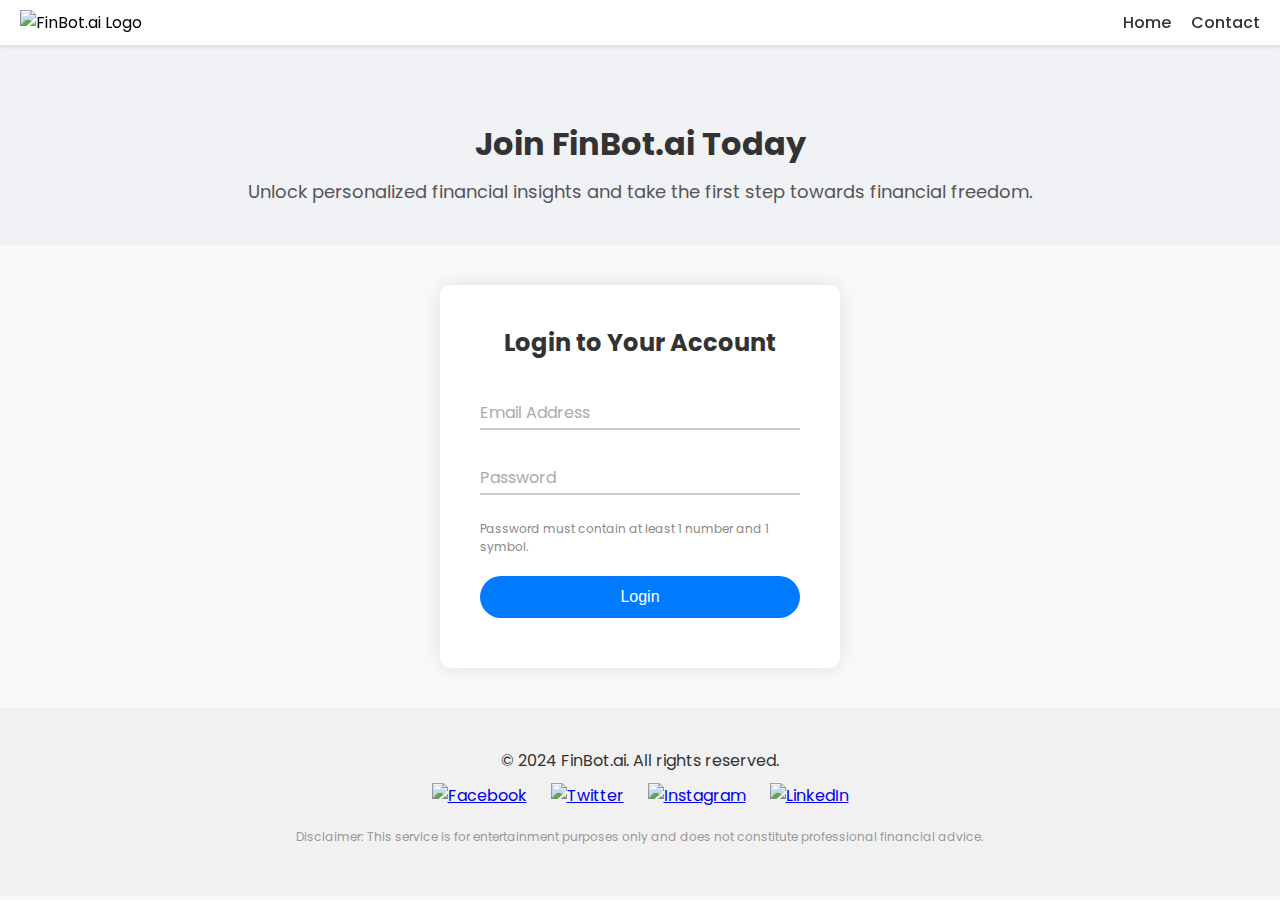
==== dashboard.html @ be47a1e9 "Add files via upload" ====
<!DOCTYPE html>
<html lang="en">
<head>
  <meta charset="UTF-8">
  <title>Dashboard - FinBot.ai</title>
  <!-- Link to the CSS stylesheet -->
  <link rel="stylesheet" href="styles.css">
  <!-- Google Fonts -->
  <link href="https://fonts.googleapis.com/css?family=Poppins:400,600&display=swap" rel="stylesheet">
</head>
<body>
  <!-- Navigation Bar -->
  <nav>
    <div class="logo">
      <img src="images/logo.png" alt="FinBot.ai Logo" height="40">
    </div>
    <ul>
      <li><a href="index.html">Home</a></li>
      <li><a href="#" id="logout">Logout</a></li>
    </ul>
  </nav>
  
  <!-- Dashboard Content -->
  <div class="dashboard-container">
    <form id="financeForm">
      <h2>Enter Your Financial Details</h2>
      <!-- Income Field -->
      <div class="input-group">
        <input type="number" id="income" required>
        <label for="income">Monthly Income ($)</label>
      </div>
      <!-- Expenses Field -->
      <div class="input-group">
        <input type="number" id="expenses" required>
        <label for="expenses">Monthly Expenses ($)</label>
      </div>
      <!-- Savings Field -->
      <div class="input-group">
        <input type="number" id="savings" required>
        <label for="savings">Monthly Savings ($)</label>
      </div>
      <!-- Financial Goal Field -->
      <div class="input-group">
        <input type="number" id="goal" required>
        <label for="goal">Financial Goal ($)</label>
      </div>
      <!-- Debts Field (Allow Negative Numbers) -->
      <div class="input-group">
        <input type="number" id="debts">
        <label for="debts">Debts ($)</label>
      </div>
      <!-- Get Advice Button -->
      <button type="submit" class="btn">Get Advanced Advice</button>
    </form>
    <!-- Advice Display -->
    <div id="advice" class="advice"></div>
  </div>
  
  <!-- Footer -->
  <footer id="footer">
    <p>&copy; 2024 FinBot.ai. All rights reserved.</p>
    <div class="social-media">
      <!-- Social media icons (replace # with actual links) -->
      <a href="#"><img src="images/facebook.png" alt="Facebook"></a>
      <a href="#"><img src="images/twitter.png" alt="Twitter"></a>
      <a href="#"><img src="images/instagram.png" alt="Instagram"></a>
      <a href="#"><img src="images/linkedin.png" alt="LinkedIn"></a>
    </div>
    <p class="disclaimer">Disclaimer: This service is for entertainment purposes only and does not constitute professional financial advice.</p>
  </footer>
  
  <!-- Link to the JavaScript file -->
  <script src="script.js"></script>
</body>
</html>
---- styles.css ----
/* Import Google Font */
@import url('https://fonts.googleapis.com/css?family=Poppins:400,600&display=swap');

/* Reset margins and paddings */
* {
  margin: 0;
  padding: 0;
  box-sizing: border-box;
}

/* Body Styling */
body {
  font-family: 'Poppins', sans-serif;
  overflow-x: hidden;
  background-color: #f9f9f9;
}

/* Navigation Bar Styling */
nav {
  position: fixed;
  width: 100%;
  background: rgba(255, 255, 255, 0.95);
  padding: 10px 20px;
  display: flex;
  align-items: center;
  justify-content: space-between;
  box-shadow: 0 2px 4px rgba(0,0,0,0.1);
  z-index: 1000;
}

nav .logo img {
  height: 40px;
}

nav ul {
  list-style: none;
  display: flex;
}

nav ul li {
  margin-left: 20px;
}

nav ul li a {
  text-decoration: none;
  color: #333;
  font-weight: 500;
  transition: color 0.3s;
}

nav ul li a:hover {
  color: #007BFF;
}

/* Hero Section Styling */
.hero {
  background: linear-gradient(135deg, #007BFF, #00C9FF); /* Bright blue gradient */
  height: 100vh;
  color: white; /* Keep text white for contrast */
  display: flex;
  flex-direction: column;
  align-items: center;
  justify-content: center;
  text-align: center;
  padding: 0 20px;
  box-shadow: inset 0 0 30px rgba(0, 0, 0, 0.3); /* Add a subtle shadow for depth */
}

.hero h1 {
  font-size: 48px;
  margin-bottom: 20px;
  animation: fadeInDown 1s ease-out;
  text-shadow: 2px 2px 8px rgba(0, 0, 0, 0.5); /* Add text shadow for visibility */
}

.hero p {
  font-size: 20px;
  margin-bottom: 30px;
  animation: fadeInUp 1.5s ease-out;
  text-shadow: 2px 2px 8px rgba(0, 0, 0, 0.5); /* Add text shadow for visibility */
}

.hero .btn {
  text-decoration: none;
  padding: 15px 30px;
  background: #FFD700; /* Gold button for visibility */
  color: black;
  border-radius: 50px;
  font-size: 18px;
  transition: background 0.3s, transform 0.3s;
  animation: fadeInUp 2s ease-out;
}

.hero .btn:hover {
  background: #FFA500; /* Darker gold on hover */
  transform: translateY(-3px);
}

/* Benefits and Features Section Styling */
.benefits, .features {
  display: flex;
  flex-direction: column;
  align-items: center;
  padding: 80px 20px;
}

.benefit, .feature {
  max-width: 800px;
  text-align: center;
  margin-bottom: 50px;
  opacity: 0;
  transform: translateY(50px);
}

.benefit h2, .feature h2 {
  font-size: 32px;
  margin-bottom: 20px;
  color: #333;
}

.benefit p, .feature p {
  font-size: 18px;
  color: #666;
}

/* Footer Styling */
footer {
  background: #f1f1f1;
  padding: 40px 20px;
  text-align: center;
}

footer p {
  margin-bottom: 10px;
  color: #333;
}

footer .social-media a {
  margin: 0 10px;
  display: inline-block;
}

footer .social-media img {
  width: 24px;
  height: 24px;
  transition: transform 0.3s;
}

footer .social-media a:hover img {
  transform: scale(1.2);
}

footer .disclaimer {
  font-size: 12px;
  color: #999;
  margin-top: 20px;
}

/* Login Marketing Section */
.login-marketing {
  text-align: center;
  padding: 120px 20px 40px 20px;
  background: #f0f2f5;
}

.login-marketing h2 {
  font-size: 32px;
  margin-bottom: 10px;
  color: #333;
}

.login-marketing p {
  font-size: 18px;
  color: #555;
}

/* Login Form Styling */
.login-container {
  display: flex;
  align-items: center;
  justify-content: center;
  padding: 40px 20px;
}

#loginForm {
  background: white;
  padding: 40px;
  border-radius: 10px;
  box-shadow: 0 0 20px rgba(0, 0, 0, 0.1);
  width: 100%;
  max-width: 400px;
}

#loginForm h2 {
  margin-bottom: 30px;
  color: #333;
  text-align: center;
}

/* Input Fields Styling */
.input-group {
  position: relative;
  margin-bottom: 25px;
}

.input-group input {
  width: 100%;
  padding: 10px 0;
  background: none;
  border: none;
  border-bottom: 2px solid #ccc;
  font-size: 16px;
  color: #333;
  transition: border-bottom-color 0.3s;
}

.input-group input:focus {
  outline: none;
  border-bottom-color: #007BFF;
}

.input-group label {
  position: absolute;
  top: 10px;
  left: 0;
  color: #aaa;
  pointer-events: none;
  transition: 0.3s;
  font-size: 16px;
}

.input-group input:focus ~ label,
.input-group input:valid ~ label {
  top: -20px;
  font-size: 12px;
  color: #007BFF;
}

/* Password Requirements Styling */
.password-requirements {
  font-size: 12px;
  color: #888;
  margin-bottom: 20px;
}

/* Error Message Styling */
.error-message {
  color: red;
  font-size: 14px;
  text-align: center;
  margin-top: 10px;
}

/* Button Styling */
.btn {
  display: block;
  width: 100%;
  background: #007BFF;
  color: white;
  padding: 12px 0;
  border: none;
  border-radius: 50px;
  cursor: pointer;
  font-size: 16px;
  transition: background 0.3s, transform 0.3s;
}

.btn:hover {
  background: #0056b3;
  transform: translateY(-2px);
}

/* Dashboard Styling */
.dashboard-container {
  padding: 100px 20px;
  max-width: 600px;
  margin: auto;
}

#financeForm h2 {
  margin-bottom: 30px;
  color: #333;
  text-align: center;
}

.advice {
  margin-top: 30px;
  font-size: 18px;
  color: #007BFF;
  text-align: center;
  opacity: 0;
  transition: opacity 1s ease-in;
}

/* Animations */
@keyframes fadeInDown {
  from {
    opacity: 0;
    transform: translateY(-30px);
  }
  to {
    opacity: 1;
    transform: translateY(0);
  }
}

@keyframes fadeInUp {
  from {
    opacity: 0;
    transform: translateY(30px);
  }
  to {
    opacity: 1;
    transform: translateY(0);
  }
}

/* Scroll Animations */
.benefit.visible, .feature.visible {
  opacity: 1;
  transform: translateY(0);
  transition: all 0.6s ease-out;
}

/* Responsive Design */
@media (max-width: 768px) {
  .hero h1 {
    font-size: 36px;
  }
  .hero p {
    font-size: 16px;
  }
  nav ul {
    display: none;
  }
  /* Add a menu toggle for mobile if needed */
}
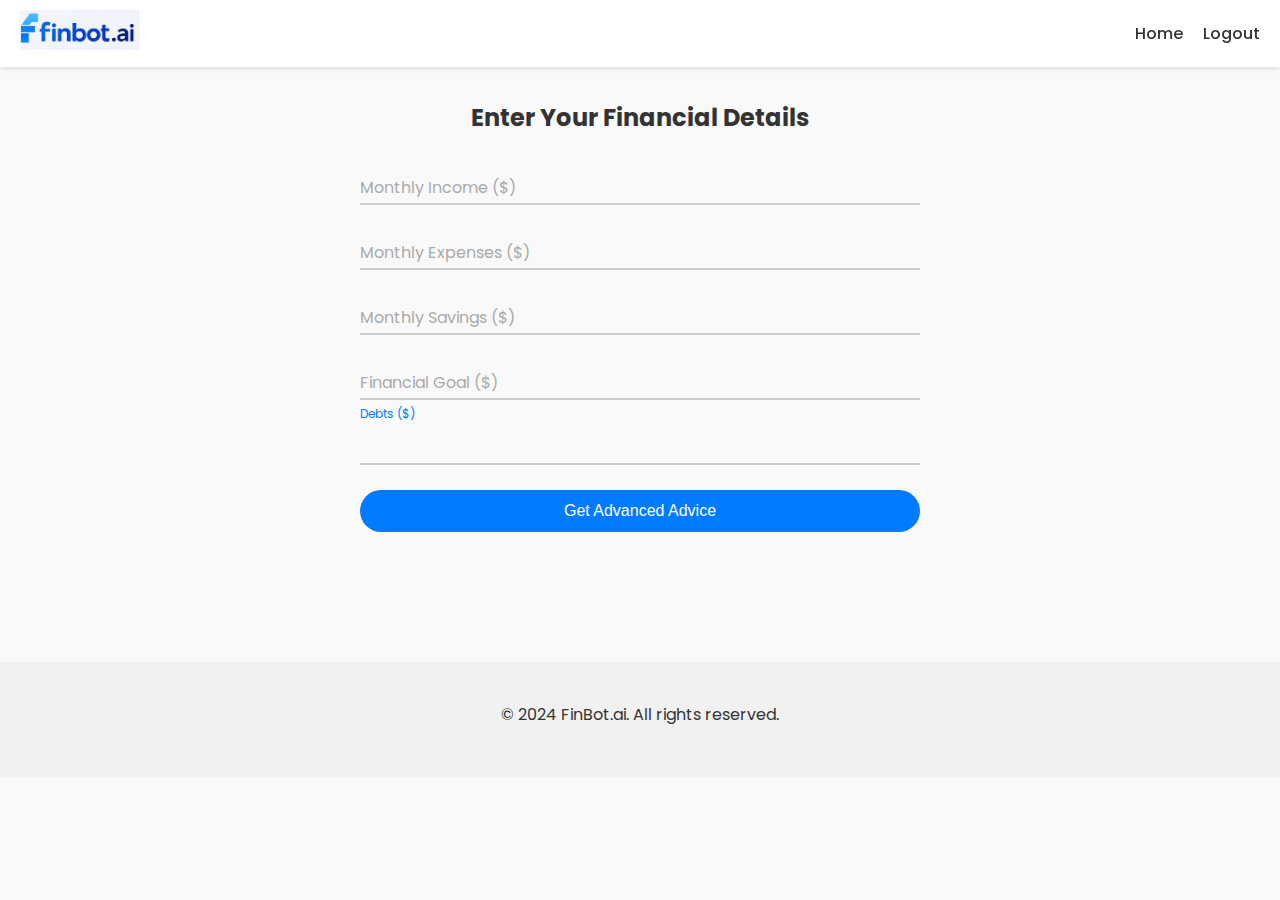
==== commit 1837efe1: "Add files via upload" ====
--- a/dashboard.html
+++ b/dashboard.html
@@ -6,13 +6,13 @@
   <!-- Link to the CSS stylesheet -->
   <link rel="stylesheet" href="styles.css">
   <!-- Google Fonts -->
-  <link href="https://fonts.googleapis.com/css?family=Poppins:400,600&display=swap" rel="stylesheet">
+  <link href="https://fonts.googleapis.com/css2?family=Poppins:wght@400;700&family=Open+Sans:wght@300;400&display=swap" rel="stylesheet">
 </head>
 <body>
   <!-- Navigation Bar -->
   <nav>
     <div class="logo">
-      <img src="images/logo.png" alt="FinBot.ai Logo" height="40">
+      <img src="images/finbot-logo.png" alt="FinBot.ai Logo" height="40">
     </div>
     <ul>
       <li><a href="index.html">Home</a></li>
@@ -59,17 +59,4 @@
   <!-- Footer -->
   <footer id="footer">
     <p>&copy; 2024 FinBot.ai. All rights reserved.</p>
-    <div class="social-media">
-      <!-- Social media icons (replace # with actual links) -->
-      <a href="#"><img src="images/facebook.png" alt="Facebook"></a>
-      <a href="#"><img src="images/twitter.png" alt="Twitter"></a>
-      <a href="#"><img src="images/instagram.png" alt="Instagram"></a>
-      <a href="#"><img src="images/linkedin.png" alt="LinkedIn"></a>
-    </div>
-    <p class="disclaimer">Disclaimer: This service is for entertainment purposes only and does not constitute professional financial advice.</p>
-  </footer>
-  
-  <!-- Link to the JavaScript file -->
-  <script src="script.js"></script>
-</body>
-</html>+    <div class="social-media--- a/styles.css
+++ b/styles.css
@@ -1,3 +1,4 @@
+
 /* Import Google Font */
 @import url('https://fonts.googleapis.com/css?family=Poppins:400,600&display=swap');
 
@@ -110,6 +111,17 @@
   margin-bottom: 50px;
   opacity: 0;
   transform: translateY(50px);
+}
+
+.feature img {
+  width: 100%; /* Make the image responsive */
+  height: auto; /* Maintain aspect ratio */
+  border-radius: 5px;
+  transition: transform 0.3s ease; /* Add smooth transition */
+}
+
+.feature img:hover {
+  transform: scale(1.05); /* Zoom-in effect on hover */
 }
 
 .benefit h2, .feature h2 {
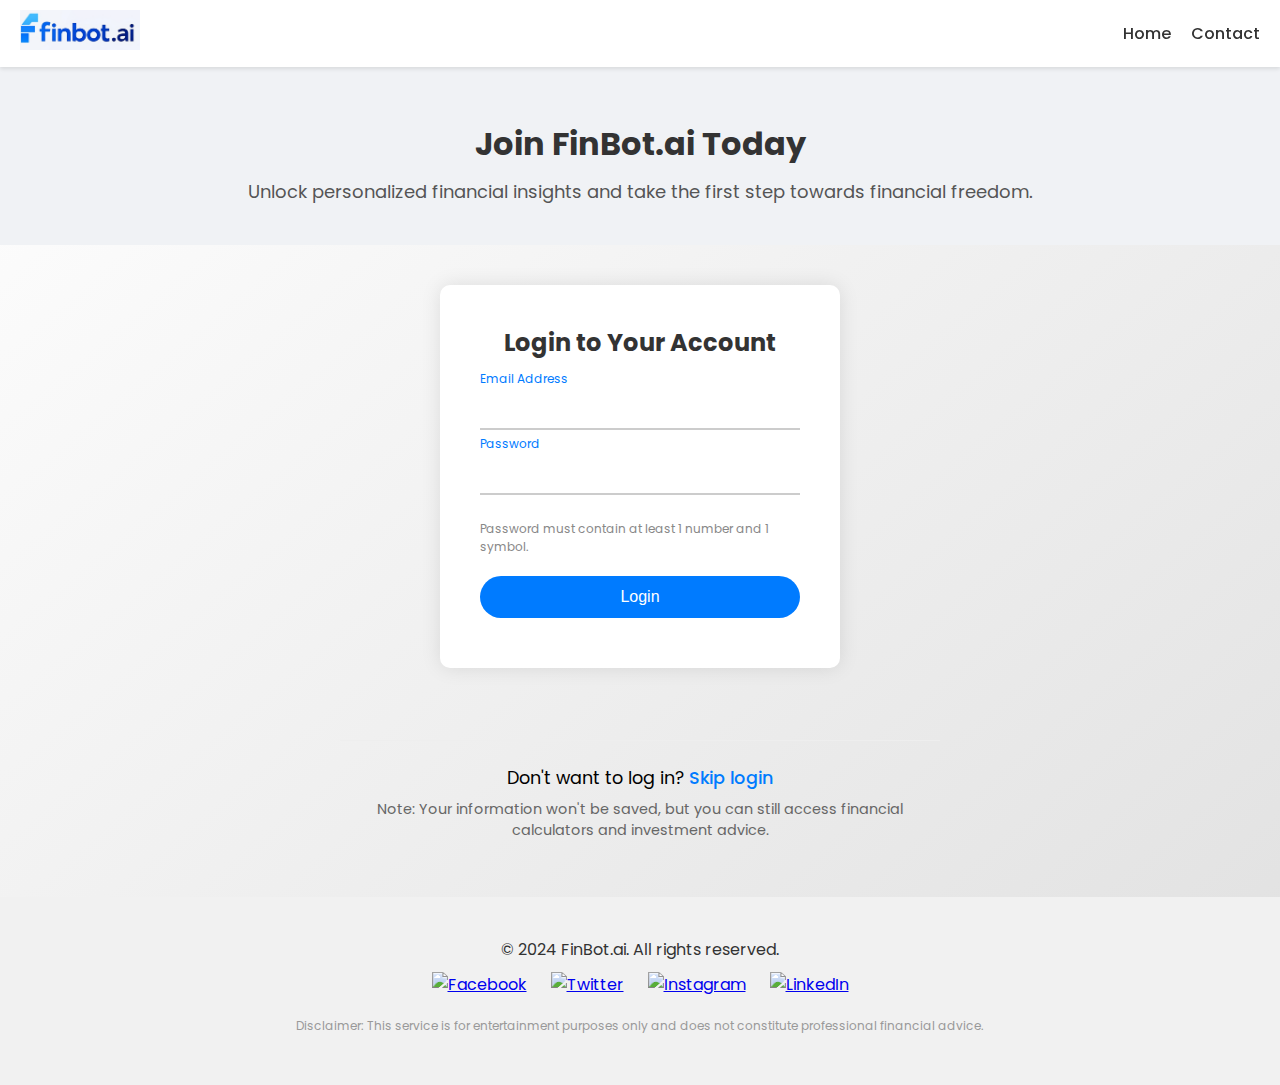
==== commit 21e1e076: "Add files via upload" ====
--- a/dashboard.html
+++ b/dashboard.html
@@ -55,8 +55,62 @@
     <!-- Advice Display -->
     <div id="advice" class="advice"></div>
   </div>
-  
+
+  <!-- FAQ Section -->
+  <section class="faq-section">
+    <h2>Financial Literacy FAQ</h2>
+    <div class="faq">
+      <h3>How do I save more effectively?</h3>
+      <p>To save effectively, start by creating a budget to track income and expenses. Set aside at least 20% of your income for savings and try to minimize unnecessary spending.</p>
+
+      <h3>How can I plan for retirement?</h3>
+      <p>Planning for retirement starts with understanding your future financial needs. Consider opening a retirement account, such as an IRA or 401(k), and contribute regularly.</p>
+
+      <h3>What is the best way to manage debts?</h3>
+      <p>Focus on paying off high-interest debt first while maintaining minimum payments on other obligations. Avoid accumulating new debts unless absolutely necessary.</p>
+    </div>
+  </section>
+
+  <!-- Compounding Interest Calculator -->
+<button id="openCalculator" class="btn">Open Compounding Interest Calculator</button>
+<div id="calculatorModal" class="modal">
+  <div class="modal-content">
+    <span id="closeModal" class="close">&times;</span>
+    <h2>Compounding Interest Calculator</h2>
+    <form id="calcForm">
+      <div class="input-group">
+        <input type="number" id="principal" placeholder="Initial Savings ($)" required>
+      </div>
+      <div class="input-group">
+        <input type="number" id="rate" placeholder="Annual Interest Rate (%)" required>
+      </div>
+      <div class="input-group">
+        <input type="number" id="years" placeholder="Years" required>
+      </div>
+      <button type="submit" class="btn">Calculate</button>
+    </form>
+    <div id="calcResult"></div>
+  </div>
+</div>
+
+  <!-- Donation Buttons Section -->
+  <div class="donation-buttons">
+    <a href="https://www.paypal.com/donate?hosted_button_id=YOUR_PAYPAL_ID" class="btn">Donate with PayPal</a>
+    <a href="bitcoin:YOUR_BITCOIN_ADDRESS" class="btn">Donate with Bitcoin</a>
+  </div>
+
   <!-- Footer -->
   <footer id="footer">
     <p>&copy; 2024 FinBot.ai. All rights reserved.</p>
-    <div class="social-media+    <div class="social-media">
+      <a href="#"><img src="images/facebook.png" alt="Facebook"></a>
+      <a href="#"><img src="images/twitter.png" alt="Twitter"></a>
+      <a href="#"><img src="images/instagram.png" alt="Instagram"></a>
+      <a href="#"><img src="images/linkedin.png" alt="LinkedIn"></a>
+    </div>
+  </footer>
+
+  <!-- Link to the JavaScript file -->
+  <script src="script.js"></script>
+</body>
+</html>
--- a/styles.css
+++ b/styles.css
@@ -1,4 +1,3 @@
-
 /* Import Google Font */
 @import url('https://fonts.googleapis.com/css?family=Poppins:400,600&display=swap');
 
@@ -13,7 +12,7 @@
 body {
   font-family: 'Poppins', sans-serif;
   overflow-x: hidden;
-  background-color: #f9f9f9;
+  background: linear-gradient(to bottom right, #ffffff, #e0e0e0); /* Soft white to light gray gradient */
 }
 
 /* Navigation Bar Styling */
@@ -56,6 +55,10 @@
 /* Hero Section Styling */
 .hero {
   background: linear-gradient(135deg, #007BFF, #00C9FF); /* Bright blue gradient */
+  background-image: url('images/hero.png');
+  background-size: cover;
+  background-repeat: no-repeat;
+  background-position: center;
   height: 100vh;
   color: white; /* Keep text white for contrast */
   display: flex;
@@ -135,6 +138,34 @@
   color: #666;
 }
 
+/* FAQ Section Styling */
+.faq-section {
+  margin: 50px auto;
+  max-width: 800px;
+  text-align: left;
+}
+
+.faq-section h2 {
+  color: #333;
+  margin-bottom: 20px;
+}
+
+.faq {
+  margin-bottom: 30px;
+}
+
+.faq h3 {
+  color: #007BFF;
+  font-weight: 600;
+}
+
+.faq p {
+  color: #666;
+  font-size: 16px;
+  margin-top: 10px;
+}
+
+
 /* Footer Styling */
 footer {
   background: #f1f1f1;
@@ -209,6 +240,35 @@
   text-align: center;
 }
 
+.skip-login {
+  text-align: center;
+  max-width: 600px;
+  margin: 2rem auto;
+  padding: 1.5rem;
+  border-top: 1px solid #eee;
+}
+
+.skip-login .skip-prompt {
+  font-size: 1.1rem;
+  margin-bottom: 0.5rem;
+}
+
+.skip-login #skip-login {
+  color: #007bff;
+  text-decoration: none;
+  font-weight: 500;
+}
+
+.skip-login #skip-login:hover {
+  text-decoration: underline;
+}
+
+.skip-login .info-message {
+  color: #666;
+  font-size: 0.9rem;
+  margin: 0;
+}
+
 /* Input Fields Styling */
 .input-group {
   position: relative;
@@ -231,22 +291,86 @@
   border-bottom-color: #007BFF;
 }
 
+/* Properly position the label above when focused or filled */
 .input-group label {
   position: absolute;
   top: 10px;
   left: 0;
   color: #aaa;
   pointer-events: none;
-  transition: 0.3s;
+  transition: 0.3s ease all;
   font-size: 16px;
 }
 
 .input-group input:focus ~ label,
+.input-group input:not(:placeholder-shown) ~ label,
 .input-group input:valid ~ label {
   top: -20px;
   font-size: 12px;
   color: #007BFF;
 }
+
+/* Modal Styling */
+#calculatorModal .input-group {
+  position: relative;
+  margin-bottom: 25px;
+}
+
+#calculatorModal .input-group input {
+  width: 100%;
+  padding: 10px 5px;
+  border: none;
+  border-bottom: 2px solid #ccc;
+  font-size: 16px;
+  color: #333;
+  background: none;
+  transition: border-bottom-color 0.3s ease-in-out;
+}
+
+#calculatorModal .input-group input:focus {
+  outline: none;
+  border-bottom-color: #007BFF;
+}
+
+#calculatorModal .input-group input::placeholder {
+  color: #aaa; /* Lighter placeholder color */
+  font-size: 16px;
+}
+.modal {
+  display: none;
+  position: fixed;
+  z-index: 1000;
+  left: 0;
+  top: 0;
+  width: 100%;
+  height: 100%;
+  background-color: rgba(0, 0, 0, 0.5);
+}
+
+.modal-content {
+  background-color: #fff;
+  margin: 10% auto;
+  padding: 20px;
+  border: 1px solid #888;
+  width: 80%;
+  max-width: 500px;
+  border-radius: 10px;
+}
+
+.close {
+  color: #aaa;
+  float: right;
+  font-size: 28px;
+  font-weight: bold;
+}
+
+.close:hover,
+.close:focus {
+  color: #000;
+  text-decoration: none;
+  cursor: pointer;
+}
+
 
 /* Password Requirements Styling */
 .password-requirements {
@@ -334,16 +458,25 @@
   transition: all 0.6s ease-out;
 }
 
+/* Donation Buttons */
+.donation-buttons {
+  display: flex;
+  justify-content: center;
+  margin-top: 20px;
+}
+
+.donation-buttons .btn {
+  background: #007BFF; /* Blue background for buttons */
+  color: white;
+  margin: 0 10px;
+  padding: 12px 20px;
+  border-radius: 5px;
+}
+
 /* Responsive Design */
 @media (max-width: 768px) {
   .hero h1 {
     font-size: 36px;
   }
   .hero p {
-    font-size: 16px;
-  }
-  nav ul {
-    display: none;
-  }
-  /* Add a menu toggle for mobile if needed */
-}+    font-size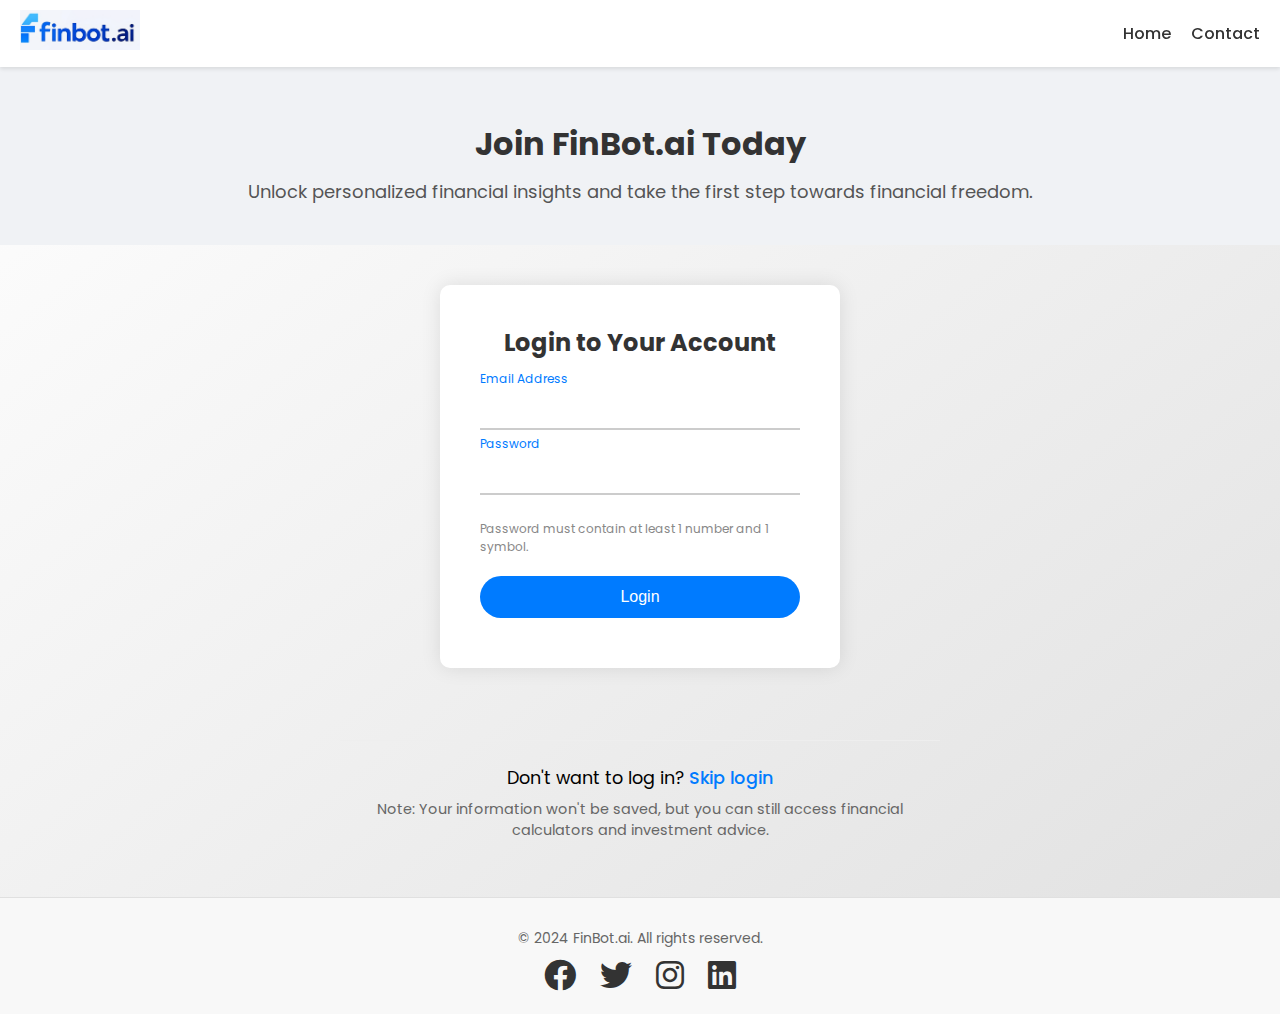
==== commit 23b73a69: "Add files via upload" ====
--- a/dashboard.html
+++ b/dashboard.html
@@ -7,6 +7,7 @@
   <link rel="stylesheet" href="styles.css">
   <!-- Google Fonts -->
   <link href="https://fonts.googleapis.com/css2?family=Poppins:wght@400;700&family=Open+Sans:wght@300;400&display=swap" rel="stylesheet">
+  <link rel="stylesheet" href="https://cdnjs.cloudflare.com/ajax/libs/font-awesome/6.0.0-beta3/css/all.min.css">
 </head>
 <body>
   <!-- Navigation Bar -->
@@ -100,15 +101,24 @@
   </div>
 
   <!-- Footer -->
-  <footer id="footer">
-    <p>&copy; 2024 FinBot.ai. All rights reserved.</p>
-    <div class="social-media">
-      <a href="#"><img src="images/facebook.png" alt="Facebook"></a>
-      <a href="#"><img src="images/twitter.png" alt="Twitter"></a>
-      <a href="#"><img src="images/instagram.png" alt="Instagram"></a>
-      <a href="#"><img src="images/linkedin.png" alt="LinkedIn"></a>
-    </div>
-  </footer>
+<footer id="footer">
+  <p>&copy; 2024 FinBot.ai. All rights reserved.</p>
+  <div class="social-media">
+    <a href="https://www.facebook.com" target="_blank">
+      <i class="fab fa-facebook fa-2x"></i>
+    </a>
+    <a href="https://x.com" target="_blank">
+      <i class="fab fa-twitter fa-2x"></i>
+    </a>
+    <a href="https://www.instagram.com" target="_blank">
+      <i class="fab fa-instagram fa-2x"></i>
+    </a>
+    <a href="https://www.linkedin.com" target="_blank">
+      <i class="fab fa-linkedin fa-2x"></i>
+    </a>
+  </div>
+</footer>
+
 
   <!-- Link to the JavaScript file -->
   <script src="script.js"></script>
--- a/styles.css
+++ b/styles.css
@@ -167,37 +167,53 @@
 
 
 /* Footer Styling */
-footer {
-  background: #f1f1f1;
-  padding: 40px 20px;
-  text-align: center;
-}
-
-footer p {
-  margin-bottom: 10px;
-  color: #333;
-}
-
-footer .social-media a {
+#footer {
+  background-color: #f8f8f8;
+  padding: 20px;
+  text-align: center;
+  border-top: 1px solid #e0e0e0;
+}
+
+#footer p {
+  margin: 10px 0;
+  font-size: 14px;
+  color: #666;
+}
+
+.social-media {
+  margin-top: 10px;
+}
+
+.social-media a {
   margin: 0 10px;
-  display: inline-block;
-}
-
-footer .social-media img {
-  width: 24px;
-  height: 24px;
-  transition: transform 0.3s;
-}
-
-footer .social-media a:hover img {
+  color: #333;
+  text-decoration: none;
+  transition: color 0.3s;
+}
+
+.social-media a:hover {
+  color: #007BFF; /* Change color on hover */
+}
+
+.social-media img {
+  height: 30px;
+  transition: transform 0.3s ease;
+}
+
+.social-media img:hover {
   transform: scale(1.2);
 }
 
-footer .disclaimer {
-  font-size: 12px;
-  color: #999;
-  margin-top: 20px;
-}
+.social-media i {
+  color: #333;
+  transition: color 0.3s, transform 0.3s;
+}
+
+.social-media i:hover {
+  color: #007BFF; /* Hover color for icons */
+  transform: scale(1.2); /* Enlarge icon slightly on hover */
+}
+
 
 /* Login Marketing Section */
 .login-marketing {
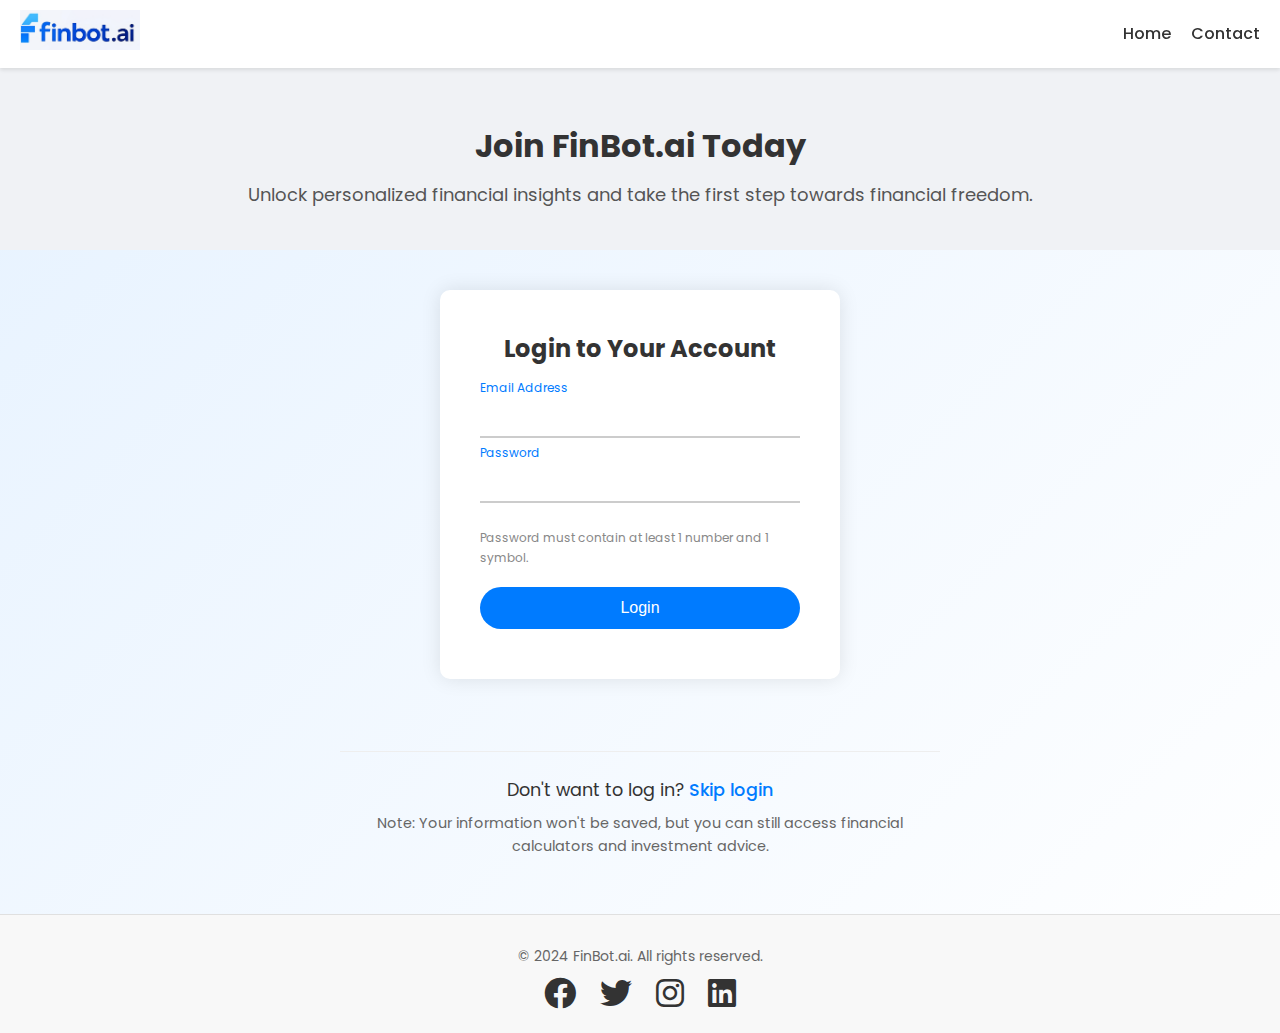
==== commit 33bb3d1d: "Add files via upload" ====
--- a/dashboard.html
+++ b/dashboard.html
@@ -21,8 +21,9 @@
     </ul>
   </nav>
   
-  <!-- Dashboard Content -->
-  <div class="dashboard-container">
+<!-- Dashboard Content -->
+<div class="dashboard-container">
+  <div class="card">
     <form id="financeForm">
       <h2>Enter Your Financial Details</h2>
       <!-- Income Field -->
@@ -53,24 +54,28 @@
       <!-- Get Advice Button -->
       <button type="submit" class="btn">Get Advanced Advice</button>
     </form>
-    <!-- Advice Display -->
-    <div id="advice" class="advice"></div>
   </div>
+  <!-- Advice Display -->
+  <div id="advice" class="card"></div>
+</div>
 
-  <!-- FAQ Section -->
-  <section class="faq-section">
-    <h2>Financial Literacy FAQ</h2>
-    <div class="faq">
-      <h3>How do I save more effectively?</h3>
-      <p>To save effectively, start by creating a budget to track income and expenses. Set aside at least 20% of your income for savings and try to minimize unnecessary spending.</p>
 
-      <h3>How can I plan for retirement?</h3>
-      <p>Planning for retirement starts with understanding your future financial needs. Consider opening a retirement account, such as an IRA or 401(k), and contribute regularly.</p>
-
-      <h3>What is the best way to manage debts?</h3>
-      <p>Focus on paying off high-interest debt first while maintaining minimum payments on other obligations. Avoid accumulating new debts unless absolutely necessary.</p>
-    </div>
-  </section>
+ <!-- FAQ Section -->
+<section class="faq-section">
+  <h2>Financial Literacy FAQ</h2>
+  <div class="card">
+    <h3>How do I save more effectively?</h3>
+    <p>To save effectively, start by creating a budget to track income and expenses. Set aside at least 20% of your income for savings and try to minimize unnecessary spending.</p>
+  </div>
+  <div class="card">
+    <h3>How can I plan for retirement?</h3>
+    <p>Planning for retirement starts with understanding your future financial needs. Consider opening a retirement account, such as an IRA or 401(k), and contribute regularly.</p>
+  </div>
+  <div class="card">
+    <h3>What is the best way to manage debts?</h3>
+    <p>Focus on paying off high-interest debt first while maintaining minimum payments on other obligations. Avoid accumulating new debts unless absolutely necessary.</p>
+  </div>
+</section>
 
   <!-- Compounding Interest Calculator -->
 <button id="openCalculator" class="btn">Open Compounding Interest Calculator</button>
--- a/styles.css
+++ b/styles.css
@@ -8,13 +8,50 @@
   box-sizing: border-box;
 }
 
-/* Body Styling */
+/* Global Styles */
 body {
+  background: linear-gradient(135deg, #e6f2ff, #ffffff);
   font-family: 'Poppins', sans-serif;
-  overflow-x: hidden;
-  background: linear-gradient(to bottom right, #ffffff, #e0e0e0); /* Soft white to light gray gradient */
-}
-
+  margin: 0;
+  padding: 0;
+  color: #333; /* Dark gray for readable text */
+  line-height: 1.6; /* Increase line height for better legibility */
+}
+
+h2, h3 {
+  color: #007BFF; /* Keep headers distinct with a shade that matches your primary color */
+}
+
+a {
+  color: #007BFF;
+  text-decoration: none;
+  transition: color 0.3s;
+}
+
+a:hover {
+  color: #0056b3; /* Darker shade for hover */
+}
+
+/* Component Styles */
+.card {
+  background: rgba(255, 255, 255, 0.95);
+  padding: 20px;
+  margin: 20px 0;
+  border-radius: 10px;
+  box-shadow: 0 4px 8px rgba(0, 0, 0, 0.1);
+  border: 1px solid rgba(0, 0, 0, 0.05);
+  transition: transform 0.2s, box-shadow 0.3s ease-in-out;
+}
+
+.card:hover {
+  transform: translateY(-5px);
+  box-shadow: 0 6px 16px rgba(0, 0, 0, 0.2);
+}
+
+.input-group {
+  position: relative;
+  margin-bottom: 25px;
+}
 /* Navigation Bar Styling */
 nav {
   position: fixed;
@@ -415,11 +452,14 @@
   cursor: pointer;
   font-size: 16px;
   transition: background 0.3s, transform 0.3s;
+  transition: box-shadow 0.3s, transform 0.3s;
 }
 
 .btn:hover {
   background: #0056b3;
   transform: translateY(-2px);
+  box-shadow: 0 4px 12px rgba(0, 0, 0, 0.2);
+  transform: translateY(-3px);
 }
 
 /* Dashboard Styling */
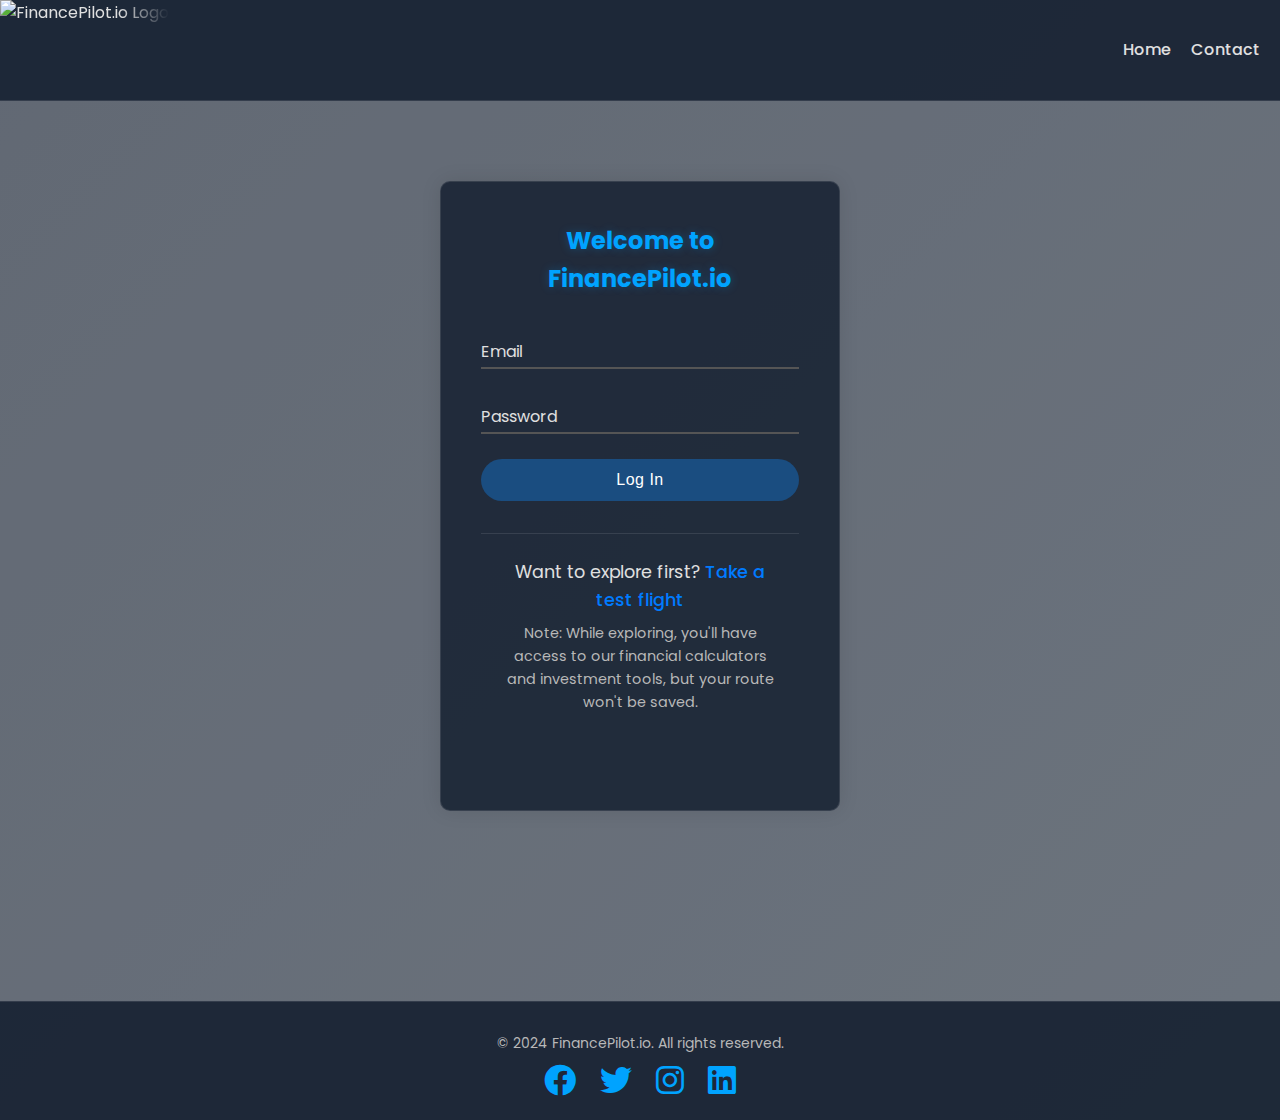
==== commit 4fd42581: "Add files via upload" ====
--- a/dashboard.html
+++ b/dashboard.html
@@ -2,7 +2,7 @@
 <html lang="en">
 <head>
   <meta charset="UTF-8">
-  <title>Dashboard - FinBot.ai</title>
+  <title>Dashboard - FinancePilot.io</title>
   <!-- Link to the CSS stylesheet -->
   <link rel="stylesheet" href="styles.css">
   <!-- Google Fonts -->
@@ -13,7 +13,7 @@
   <!-- Navigation Bar -->
   <nav>
     <div class="logo">
-      <img src="images/finbot-logo.png" alt="FinBot.ai Logo" height="40">
+      <img src="images/logo.png" alt="FinancePilot.io Logo">
     </div>
     <ul>
       <li><a href="index.html">Home</a></li>
@@ -107,7 +107,7 @@
 
   <!-- Footer -->
 <footer id="footer">
-  <p>&copy; 2024 FinBot.ai. All rights reserved.</p>
+  <p>&copy; 2024 FinancePilot.io. All rights reserved.</p>
   <div class="social-media">
     <a href="https://www.facebook.com" target="_blank">
       <i class="fab fa-facebook fa-2x"></i>
--- a/styles.css
+++ b/styles.css
@@ -10,36 +10,38 @@
 
 /* Global Styles */
 body {
-  background: linear-gradient(135deg, #e6f2ff, #ffffff);
+  background: linear-gradient(135deg, #2a2f35, #3d4446);
+  background: linear-gradient(135deg, #1e2838, #2d3846);
   font-family: 'Poppins', sans-serif;
   margin: 0;
   padding: 0;
-  color: #333; /* Dark gray for readable text */
-  line-height: 1.6; /* Increase line height for better legibility */
+  color: #e0e0e0;
+  line-height: 1.6;
 }
 
 h2, h3 {
-  color: #007BFF; /* Keep headers distinct with a shade that matches your primary color */
+  color: #00A3FF;
+  text-shadow: 0 0 10px rgba(0, 163, 255, 0.3);
 }
 
 a {
-  color: #007BFF;
+  color: #00A3FF;
   text-decoration: none;
   transition: color 0.3s;
 }
 
 a:hover {
-  color: #0056b3; /* Darker shade for hover */
+  color: #40B7FF;
 }
 
 /* Component Styles */
 .card {
-  background: rgba(255, 255, 255, 0.95);
+  background: rgba(30, 40, 56, 0.95);
   padding: 20px;
   margin: 20px 0;
   border-radius: 10px;
-  box-shadow: 0 4px 8px rgba(0, 0, 0, 0.1);
-  border: 1px solid rgba(0, 0, 0, 0.05);
+  box-shadow: 0 4px 8px rgba(0, 0, 0, 0.2);
+  border: 1px solid rgba(255, 255, 255, 0.1);
   transition: transform 0.2s, box-shadow 0.3s ease-in-out;
 }
 
@@ -54,24 +56,41 @@
 }
 /* Navigation Bar Styling */
 nav {
-  position: fixed;
-  width: 100%;
-  background: rgba(255, 255, 255, 0.95);
-  padding: 10px 20px;
+  padding: 0;
+  background: rgba(30, 40, 56, 0.95);
+  position: relative;
+  z-index: 2;
   display: flex;
+  justify-content: space-between;
   align-items: center;
-  justify-content: space-between;
-  box-shadow: 0 2px 4px rgba(0,0,0,0.1);
-  z-index: 1000;
-}
-
-nav .logo img {
-  height: 40px;
+  border-bottom: 1px solid rgba(255, 255, 255, 0.1);
+}
+
+.logo {
+  padding: 0;
+  margin: 0;
+}
+
+.logo img {
+  height: 100px;
+  display: block;
+  mask-image: linear-gradient(
+    to right,
+    black 70%,
+    transparent 100%
+  );
+  -webkit-mask-image: linear-gradient(
+    to right,
+    black 70%,
+    transparent 100%
+  );
 }
 
 nav ul {
   list-style: none;
   display: flex;
+  margin-left: auto;
+  padding-right: 20px;
 }
 
 nav ul li {
@@ -80,51 +99,57 @@
 
 nav ul li a {
   text-decoration: none;
-  color: #333;
+  color: #00A3FF;
   font-weight: 500;
   transition: color 0.3s;
 }
 
 nav ul li a:hover {
-  color: #007BFF;
+  color: #40B7FF;
+}
+
+/* If you have an active/current page link */
+nav ul li a.active {
+  color: #40B7FF;
+  text-shadow: 0 0 10px rgba(0, 163, 255, 0.3);
 }
 
 /* Hero Section Styling */
 .hero {
-  background: linear-gradient(135deg, #007BFF, #00C9FF); /* Bright blue gradient */
+  background: linear-gradient(135deg, #2a2f35, #3d4446);
   background-image: url('images/hero.png');
   background-size: cover;
   background-repeat: no-repeat;
   background-position: center;
   height: 100vh;
-  color: white; /* Keep text white for contrast */
+  color: #e0e0e0;
   display: flex;
   flex-direction: column;
   align-items: center;
   justify-content: center;
   text-align: center;
   padding: 0 20px;
-  box-shadow: inset 0 0 30px rgba(0, 0, 0, 0.3); /* Add a subtle shadow for depth */
+  box-shadow: inset 0 0 30px rgba(0, 0, 0, 0.3);
 }
 
 .hero h1 {
   font-size: 48px;
   margin-bottom: 20px;
   animation: fadeInDown 1s ease-out;
-  text-shadow: 2px 2px 8px rgba(0, 0, 0, 0.5); /* Add text shadow for visibility */
+  text-shadow: 2px 2px 8px rgba(0, 0, 0, 0.5);
 }
 
 .hero p {
   font-size: 20px;
   margin-bottom: 30px;
   animation: fadeInUp 1.5s ease-out;
-  text-shadow: 2px 2px 8px rgba(0, 0, 0, 0.5); /* Add text shadow for visibility */
+  text-shadow: 2px 2px 8px rgba(0, 0, 0, 0.5);
 }
 
 .hero .btn {
   text-decoration: none;
   padding: 15px 30px;
-  background: #FFD700; /* Gold button for visibility */
+  background: #FFD700;
   color: black;
   border-radius: 50px;
   font-size: 18px;
@@ -133,46 +158,71 @@
 }
 
 .hero .btn:hover {
-  background: #FFA500; /* Darker gold on hover */
+  background: #FFA500;
   transform: translateY(-3px);
 }
 
 /* Benefits and Features Section Styling */
 .benefits, .features {
+  padding: 4rem 2rem;
   display: flex;
   flex-direction: column;
   align-items: center;
-  padding: 80px 20px;
+  max-width: 1400px;
+  margin: 0 auto;
+  background: #1e2838;
+}
+
+.benefits-grid, .features-grid {
+  display: grid;
+  grid-template-columns: repeat(auto-fit, minmax(300px, 1fr));
+  gap: 2rem;
+  width: 100%;
 }
 
 .benefit, .feature {
-  max-width: 800px;
-  text-align: center;
-  margin-bottom: 50px;
-  opacity: 0;
-  transform: translateY(50px);
+  background: rgba(30, 40, 56, 0.95);
+  border-radius: 12px;
+  padding: 2rem;
+  margin: 1.5rem;
+  box-shadow: 0 4px 20px rgba(0, 0, 0, 0.2);
+  transition: transform 0.3s ease, box-shadow 0.3s ease;
+  border: 1px solid rgba(255, 255, 255, 0.1);
+}
+
+.benefit:hover, .feature:hover {
+  transform: translateY(-5px);
+  box-shadow: 0 8px 25px rgba(0, 0, 0, 0.12);
 }
 
 .feature img {
-  width: 100%; /* Make the image responsive */
-  height: auto; /* Maintain aspect ratio */
-  border-radius: 5px;
-  transition: transform 0.3s ease; /* Add smooth transition */
+  width: 100%;
+  max-width: 600px;
+  height: 300px;
+  object-fit: cover;
+  border-radius: 8px;
+  transition: transform 0.3s ease;
 }
 
 .feature img:hover {
-  transform: scale(1.05); /* Zoom-in effect on hover */
+  transform: scale(1.02);
+}
+
+.feature p {
+  margin-top: 20px;
 }
 
 .benefit h2, .feature h2 {
-  font-size: 32px;
-  margin-bottom: 20px;
-  color: #333;
+  font-size: 1.6rem;
+  margin-bottom: 1rem;
+  color: #2d3436;
 }
 
 .benefit p, .feature p {
-  font-size: 18px;
-  color: #666;
+  color: #d0d0d0;
+  font-size: 1.1rem;
+  line-height: 1.8;
+  letter-spacing: 0.2px;
 }
 
 /* FAQ Section Styling */
@@ -205,16 +255,16 @@
 
 /* Footer Styling */
 #footer {
-  background-color: #f8f8f8;
+  background-color: rgba(30, 40, 56, 0.95);
   padding: 20px;
   text-align: center;
-  border-top: 1px solid #e0e0e0;
+  border-top: 1px solid rgba(255, 255, 255, 0.1);
 }
 
 #footer p {
   margin: 10px 0;
   font-size: 14px;
-  color: #666;
+  color: #b8b8b8;
 }
 
 .social-media {
@@ -223,18 +273,19 @@
 
 .social-media a {
   margin: 0 10px;
-  color: #333;
+  color: #00A3FF;
   text-decoration: none;
   transition: color 0.3s;
 }
 
 .social-media a:hover {
-  color: #007BFF; /* Change color on hover */
+  color: #40B7FF;
 }
 
 .social-media img {
   height: 30px;
   transition: transform 0.3s ease;
+  filter: brightness(1.5) saturate(1.2);
 }
 
 .social-media img:hover {
@@ -242,21 +293,23 @@
 }
 
 .social-media i {
-  color: #333;
+  color: #00A3FF;
   transition: color 0.3s, transform 0.3s;
 }
 
 .social-media i:hover {
-  color: #007BFF; /* Hover color for icons */
-  transform: scale(1.2); /* Enlarge icon slightly on hover */
+  color: #40B7FF;
+  transform: scale(1.2);
 }
 
 
 /* Login Marketing Section */
 .login-marketing {
   text-align: center;
-  padding: 120px 20px 40px 20px;
-  background: #f0f2f5;
+  padding: 40px 20px;
+  background: rgba(255, 255, 255, 0.9);
+  margin-bottom: 20px;
+  border-radius: 10px;
 }
 
 .login-marketing h2 {
@@ -273,18 +326,27 @@
 /* Login Form Styling */
 .login-container {
   display: flex;
+  flex-direction: column;
   align-items: center;
-  justify-content: center;
+  justify-content: flex-start;
+  min-height: 100vh;
   padding: 40px 20px;
+  background: url('images/login.jpg') center no-repeat;
+  background-size: cover;
+  background-repeat: no-repeat;
+  position: relative;
+  background-attachment: fixed;
 }
 
 #loginForm {
-  background: white;
+  background: rgba(30, 40, 56, 0.95);
   padding: 40px;
   border-radius: 10px;
   box-shadow: 0 0 20px rgba(0, 0, 0, 0.1);
   width: 100%;
   max-width: 400px;
+  margin-top: 40px;
+  border: 1px solid rgba(255, 255, 255, 0.1);
 }
 
 #loginForm h2 {
@@ -298,7 +360,7 @@
   max-width: 600px;
   margin: 2rem auto;
   padding: 1.5rem;
-  border-top: 1px solid #eee;
+  border-top: 1px solid rgba(255, 255, 255, 0.1);
 }
 
 .skip-login .skip-prompt {
@@ -317,7 +379,7 @@
 }
 
 .skip-login .info-message {
-  color: #666;
+  color: #b8b8b8;
   font-size: 0.9rem;
   margin: 0;
 }
@@ -333,9 +395,9 @@
   padding: 10px 0;
   background: none;
   border: none;
-  border-bottom: 2px solid #ccc;
+  border-bottom: 2px solid #555;
   font-size: 16px;
-  color: #333;
+  color: #ffffff;
   transition: border-bottom-color 0.3s;
 }
 
@@ -344,12 +406,12 @@
   border-bottom-color: #007BFF;
 }
 
-/* Properly position the label above when focused or filled */
+/* Floating labels */
 .input-group label {
   position: absolute;
   top: 10px;
   left: 0;
-  color: #aaa;
+  color: #e0e0e0;
   pointer-events: none;
   transition: 0.3s ease all;
   font-size: 16px;
@@ -360,7 +422,7 @@
 .input-group input:valid ~ label {
   top: -20px;
   font-size: 12px;
-  color: #007BFF;
+  color: #00A3FF;
 }
 
 /* Modal Styling */
@@ -386,7 +448,7 @@
 }
 
 #calculatorModal .input-group input::placeholder {
-  color: #aaa; /* Lighter placeholder color */
+  color: #aaa;
   font-size: 16px;
 }
 .modal {
@@ -401,17 +463,17 @@
 }
 
 .modal-content {
-  background-color: #fff;
+  background-color: #1e2838;
   margin: 10% auto;
   padding: 20px;
-  border: 1px solid #888;
+  border: 1px solid rgba(255, 255, 255, 0.1);
   width: 80%;
   max-width: 500px;
   border-radius: 10px;
 }
 
 .close {
-  color: #aaa;
+  color: #e0e0e0;
   float: right;
   font-size: 28px;
   font-weight: bold;
@@ -419,7 +481,7 @@
 
 .close:hover,
 .close:focus {
-  color: #000;
+  color: #ffffff;
   text-decoration: none;
   cursor: pointer;
 }
@@ -444,22 +506,22 @@
 .btn {
   display: block;
   width: 100%;
-  background: #007BFF;
-  color: white;
+  background: #1a4d80;
+  color: #ffffff;
   padding: 12px 0;
   border: none;
   border-radius: 50px;
   cursor: pointer;
   font-size: 16px;
-  transition: background 0.3s, transform 0.3s;
   transition: box-shadow 0.3s, transform 0.3s;
+  font-weight: 500;
+  letter-spacing: 0.5px;
 }
 
 .btn:hover {
-  background: #0056b3;
-  transform: translateY(-2px);
-  box-shadow: 0 4px 12px rgba(0, 0, 0, 0.2);
+  background: #2c5f91;
   transform: translateY(-3px);
+  box-shadow: 0 4px 15px rgba(26, 77, 128, 0.4);
 }
 
 /* Dashboard Styling */
@@ -522,7 +584,7 @@
 }
 
 .donation-buttons .btn {
-  background: #007BFF; /* Blue background for buttons */
+  background: #007BFF;
   color: white;
   margin: 0 10px;
   padding: 12px 20px;
@@ -535,4 +597,284 @@
     font-size: 36px;
   }
   .hero p {
-    font-size+    font-size: 18px;
+  }
+}
+
+.benefit p, .feature p {
+  line-height: 1.6;
+  margin-top: 15px;
+  color: #d0d0d0;
+  font-size: 1.1rem;
+}
+
+.benefit h2, .feature h2 {
+  color: #1a1a1a;
+  margin-bottom: 15px;
+  font-size: 1.8rem;
+}
+
+.benefit, .feature {
+  padding: 2rem;
+  margin-bottom: 2rem;
+}
+
+/* Section Headers */
+.section-title {
+  text-align: center;
+  font-size: 2.5rem;
+  margin-bottom: 3rem;
+  color: #2d3436;
+  width: 100%;
+}
+
+.benefit img {
+  width: 100%;
+  height: 300px;
+  object-fit: cover;
+  border-radius: 8px;
+  margin-bottom: 1.5rem;
+  transition: transform 0.3s ease;
+}
+
+.benefit img:hover {
+  transform: scale(1.02);
+}
+
+/* Adjust card padding to accommodate images */
+.benefit {
+  padding: 1.5rem;
+}
+
+/* Optional: Add an overlay to ensure form readability */
+.login-container::before {
+  content: '';
+  position: absolute;
+  top: 0;
+  left: 0;
+  right: 0;
+  bottom: 0;
+  background: rgba(255, 255, 255, 0.3);
+  z-index: 0;
+}
+
+/* Ensure form stays above the overlay */
+#loginForm {
+  position: relative;
+  z-index: 1;
+}
+
+/* Headers and Titles */
+h1, h2, h3, h4, h5, h6 {
+  color: #00A3FF; /* Bright blue */
+  text-shadow: 0 0 10px rgba(0, 163, 255, 0.3);
+}
+
+.section-title {
+  color: #00A3FF;
+  text-shadow: 0 0 10px rgba(0, 163, 255, 0.3);
+}
+
+/* All Paragraph Text */
+p {
+  color: #e0e0e0; /* Bright white-gray */
+}
+
+/* Benefits and Features Text */
+.benefit h2, .feature h2 {
+  color: #00A3FF;
+  margin-bottom: 15px;
+  font-size: 1.8rem;
+}
+
+.benefit p, .feature p {
+  color: #e0e0e0;
+  font-size: 1.1rem;
+  line-height: 1.8;
+  letter-spacing: 0.2px;
+}
+
+/* Form Elements */
+.input-group label {
+  color: #e0e0e0;
+}
+
+.input-group input {
+  color: #ffffff;
+}
+
+/* Login Form */
+#loginForm h2 {
+  color: #00A3FF;
+}
+
+/* Hero Section */
+.hero h1 {
+  color: #ffffff;
+  text-shadow: 2px 2px 8px rgba(0, 0, 0, 0.5);
+}
+
+.hero p {
+  color: #e0e0e0;
+  text-shadow: 2px 2px 8px rgba(0, 0, 0, 0.5);
+}
+
+/* Navigation */
+nav ul li a {
+  color: #e0e0e0;
+  font-weight: 500;
+}
+
+/* Skip Login Section */
+.skip-login .skip-prompt {
+  color: #e0e0e0;
+  font-size: 1.1rem;
+}
+
+.skip-login .info-message {
+  color: #b8b8b8;
+}
+
+/* Footer */
+#footer p {
+  color: #b8b8b8;
+}
+
+/* FAQ Section */
+.faq h3 {
+  color: #00A3FF;
+  font-weight: 600;
+}
+
+.faq p {
+  color: #e0e0e0;
+}
+
+/* Marketing Sections */
+.login-marketing h2 {
+  color: #00A3FF;
+}
+
+.login-marketing p {
+  color: #e0e0e0;
+}
+
+/* Error Messages */
+.error-message {
+  color: #ff4d4d; /* Bright red */
+}
+
+/* Password Requirements */
+.password-requirements {
+  color: #b8b8b8;
+}
+
+/* Modal Content */
+.modal-content h2 {
+  color: #00A3FF;
+}
+
+.modal-content p {
+  color: #e0e0e0;
+}
+
+/* Links */
+a {
+  color: #40B7FF; /* Bright blue */
+}
+
+a:hover {
+  color: #66c4ff; /* Even brighter blue on hover */
+}
+
+/* Calculator Results */
+.advice {
+  color: #00A3FF;
+}
+
+/* Dashboard Specific Styling */
+.dashboard-title {
+  color: #00A3FF;
+  text-shadow: 0 0 10px rgba(0, 163, 255, 0.3);
+  font-size: 2rem;
+  margin-bottom: 1.5rem;
+}
+
+.dashboard-section h2 {
+  color: #00A3FF;
+  text-shadow: 0 0 10px rgba(0, 163, 255, 0.3);
+  font-size: 1.8rem;
+  margin-bottom: 1rem;
+}
+
+.dashboard-card {
+  background: rgba(30, 40, 56, 0.95);
+  border: 1px solid rgba(255, 255, 255, 0.1);
+}
+
+.dashboard-stats h3 {
+  color: #00A3FF;
+  text-shadow: 0 0 10px rgba(0, 163, 255, 0.3);
+}
+
+.dashboard-menu h2 {
+  color: #00A3FF;
+  text-shadow: 0 0 10px rgba(0, 163, 255, 0.3);
+}
+
+/* Calculator Section */
+.calculator-section h2 {
+  color: #00A3FF;
+  text-shadow: 0 0 10px rgba(0, 163, 255, 0.3);
+}
+
+/* Results Section */
+.results-section h2 {
+  color: #00A3FF;
+  text-shadow: 0 0 10px rgba(0, 163, 255, 0.3);
+}
+
+/* FAQ and Form Headers */
+.faq-section h2,
+#financeForm h2,
+.financial-details h2 {
+  color: #00A3FF;
+  text-shadow: 0 0 10px rgba(0, 163, 255, 0.3);
+  margin-bottom: 20px;
+}
+
+/* Social Media Icons */
+.social-media {
+  margin-top: 10px;
+}
+
+.social-media a {
+  margin: 0 10px;
+  color: #00A3FF;
+  text-decoration: none;
+  transition: color 0.3s;
+}
+
+.social-media a:hover {
+  color: #40B7FF;
+}
+
+.social-media img {
+  height: 30px;
+  transition: transform 0.3s ease;
+  filter: brightness(1.5) saturate(1.2);
+}
+
+.social-media img:hover {
+  transform: scale(1.2);
+}
+
+.social-media i {
+  color: #00A3FF;
+  transition: color 0.3s, transform 0.3s;
+}
+
+.social-media i:hover {
+  color: #40B7FF;
+  transform: scale(1.2);
+}